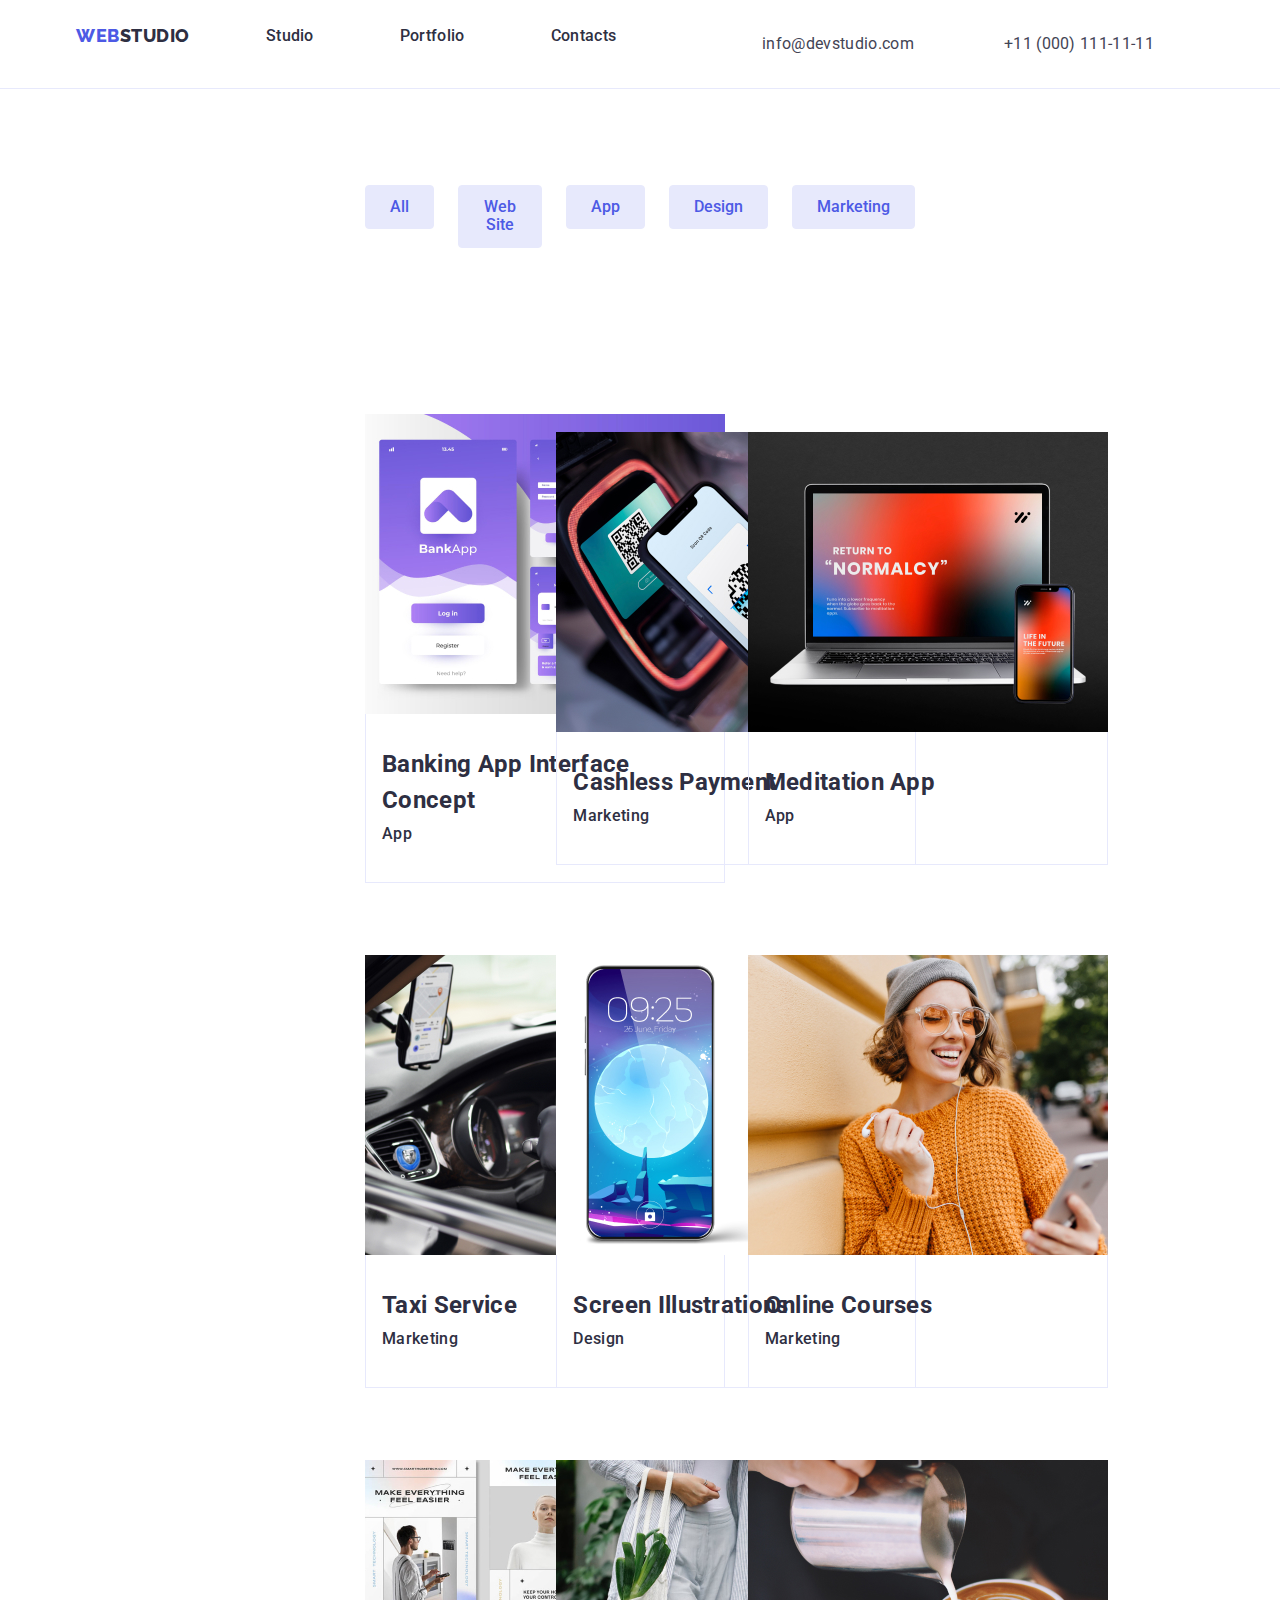
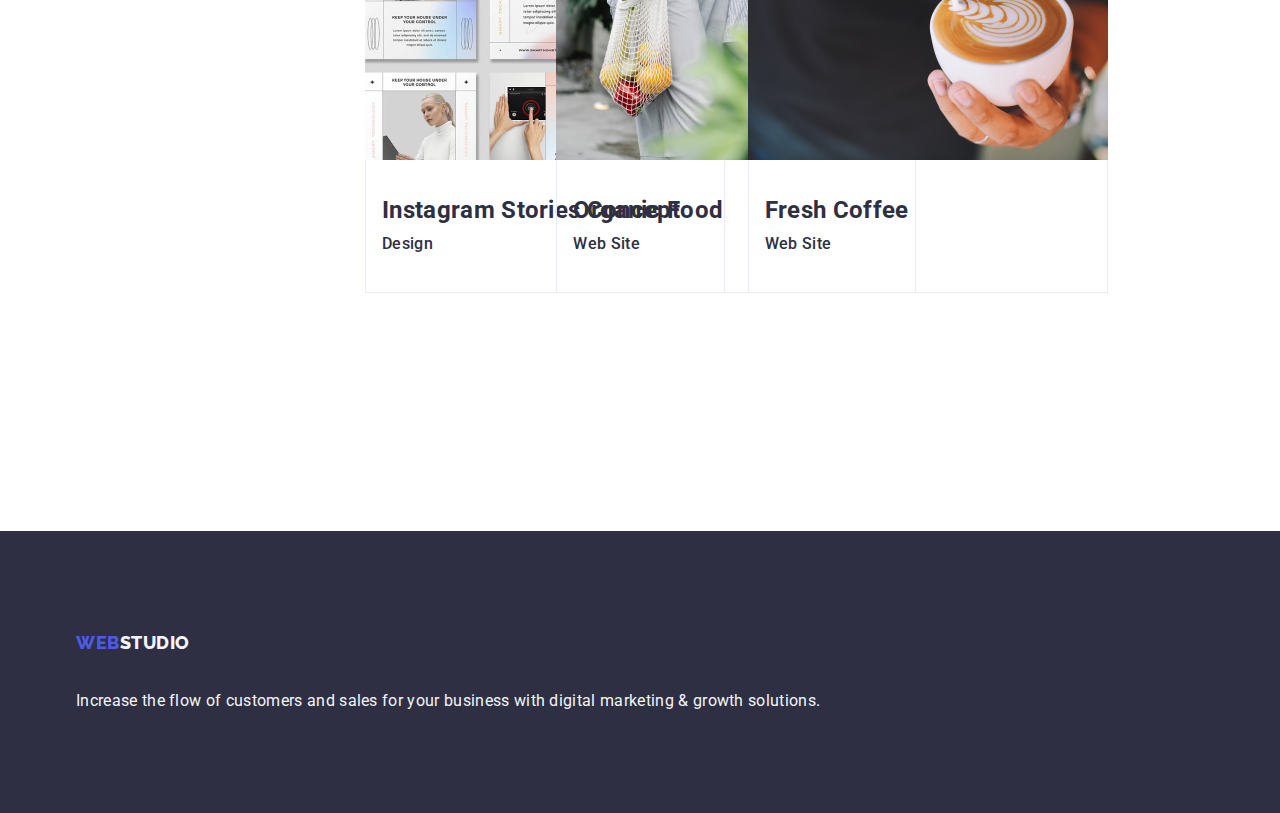
==== portfolio.html @ 3c0e8bab "hw3" ====
<!DOCTYPE html>
<html lang="en">

<head>
    <meta charset="UTF-8">
    <meta name="viewport" content="width=device-width, initial-scale=1.0">
    <link rel="preconnect" href="https://fonts.googleapis.com">
    <link rel="preconnect" href="https://fonts.gstatic.com" crossorigin>
    <link
        href="https://fonts.googleapis.com/css2?family=Raleway:wght@800&family=Roboto:wght@400;500;700;900&display=swap"
        rel="stylesheet">
    <link rel="stylesheet"
        href="https://cdnjs.cloudflare.com/ajax/libs/modern-normalize/1.0.0/modern-normalize.min.css" />
    <link rel="stylesheet" href="./css/styles.css">

    <title>Portfolio</title>


</head>

<body>
    <header class="main-section">
        <div class="header container">
            <nav class="nav">
                <a class="logo link" href="./index.html">
                    Web<span class="logo-highlight">Studio</span>
                </a>
                <ul class="menu-list list">
                    <li class="menu-item"><a class="list link" href="./index.html">Studio</a></li>
                    <li class="menu-item"><a class="list link" href="./portfolio.html">Portfolio</a></li>
                    <li class="menu-item"><a class="list link" href="">Contacts</a></li>
                </ul>
            </nav>
            <address class="contact">
                <ul class="list">
                    <li><a class="contakt-item link" href="mailto:info@devstudio.com">info@devstudio.com</a></li>
                    <li><a class="contakt-item link" href="tel:+110001111111">+11 (000) 111-11-11</a></li>
                </ul>
            </address>
        </div>


    </header>
    <main class="container">
        <section class="submenu-list section">
            <div class="container">
                <h1 class="visually-hidden">Buttons</h1>
                <ul class="list-buttons section">
                    <li class="submenu-item"><button class="btn" type="button">All</button></li>
                    <li class="submenu-item"><button class="btn" type="button">Web Site</button></li>
                    <li class="submenu-item"><button class="btn" type="button">App</button></li>
                    <li class="submenu-item"><button class="btn" type="button">Design</button></li>
                    <li class="submenu-item"><button class="btn" type="button">Marketing</button></li>
                </ul>


                <ul class="projects-list list">
                    <li class="projects-img">
                        <a href="#" class="link"> <img src="./images/HW2img.jpg" alt="View of Bank app screen "
                                width="360" height="300">
                            <div class="projects-description">
                                <h2 class="heading">Banking App Interface Concept</h2>
                                <p class="paragraph">App</p>
                            </div>
                        </a>
                    </li>
                    <li class="projects-img">
                        <a href="#" class="link"> <img src="./images/HW2img-2.jpg" alt="Payment viev" width="360"
                                height="300">
                            <div class="projects-description">
                                <h2 class="heading">Cashless Payment</h2>
                                <p class="paragraph">Marketing</p>
                            </div>
                        </a>
                    </li>
                    <li class="projects-img">
                        <a href="#" class="link"> <img src="./images/HW2img-3.jpg" alt="Notebook with Meditation App"
                                width="360" height="300">
                            <div class="projects-description">
                                <h2 class="heading">Meditation App</h2>
                                <p class="paragraph">App</p>
                            </div>
                        </a>
                    </li>



                    <li class="projects-img">
                        <a href="#" class="link"> <img src="./images/HW2img-4.jpg" alt="Inside car" width="360"
                                height="300">
                            <div class="projects-description">
                                <h2 class="heading">Taxi Service</h2>
                                <p class="paragraph">Marketing</p>
                            </div>
                        </a>
                    </li>
                    <li class="projects-img">
                        <a href="#" class="link"> <img src="./images/HW2img-5.jpg" alt="Phone and four screen"
                                width="360" height="300">
                            <div class="projects-description">
                                <h2 class="heading">Screen Illustrations</h2>
                                <p class="paragraph">Design</p>
                            </div>
                        </a>
                    </li>
                    <li class="projects-img">
                        <a href="#" class="link"><img src="./images/HW2img-6.jpg" alt="The girl on the street"
                                width="360" height="300">
                            <div class="projects-description">
                                <h2 class="heading">Online Courses</h2>
                                <p class="paragraph">Marketing</p>
                            </div>
                        </a>
                    </li>




                    <li class="projects-img">
                        <a href="#" class="link"><img src="./images/HW2img-7.jpg" alt="Screen with Instagram stories"
                                width="360" height="300">
                            <div class="projects-description">
                                <h2 class="heading">Instagram Stories Concept</h2>
                                <p class="paragraph">Design</p>
                            </div>
                        </a>
                    </li>
                    <li class="projects-img">
                        <a href="#" class="link"><img src="./images/HW2img-8.jpg" alt="person with purchases"
                                width="360" height="300">
                            <div class="projects-description">
                                <h2 class="heading">Organic Food</h2>
                                <p class="paragraph">Web Site</p>
                            </div>
                        </a>
                    </li>
                    <li class="projects-img">
                        <a href="#" class="link"><img src="./images/HW2img-9.jpg" alt="Coffee with milk" width="360"
                                height="300">
                            <div class="projects-description">
                                <h2 class="heading">Fresh Coffee</h2>
                                <p class="paragraph">Web Site</p>
                            </div>
                        </a>
                    </li>
                </ul>
            </div>

        </section>
    </main>
    <footer class="page-footer">
        <div class="container">
            <a class="logo link" href="./index.html">
                Web<span class="footer-logo">Studio</span>
            </a>
            <p class="paragraph-footer">Increase the flow of customers and sales for your business with digital
                marketing & growth solutions.</p>


    </footer>
    </div>


</body>

</html>
---- css/styles.css ----
* {
    margin: 0;
    padding: 0;
}



:root {
    --first-color-text: #2E2F42;
    --Lavender: #E7E9FC;
    --color-white: #ffffff;
    --iris: #4D5AE5;
    --Ocean: #404BBF;
    --cloud: #F4F4FD;
    --SLATE: #434455;
    --kolo4: #404bbf;

}

body {
    background-color: #FFFFFF;
    font-family: 'Roboto', sans-serif;
    color: #434455;
    line-height: 1.6;
}

.main-section {
    border-bottom: 1px solid #e7e9fc;
    background-color: var(--color-white);
}





.logo .link {
    font-size: 18px;
    line-height: 1.17;
    letter-spacing: 0.03em;
    color: var(--iris);
    padding: 24px 0;



}




.logo-footer {
    font-family: "Raleway", sans-serif;
    font-weight: 800;
    font-size: 18px;
    line-height: 1.17;
    letter-spacing: 0.03em;
    text-decoration: none;
    text-transform: uppercase;
    color: var(--cloud);
    font-style: normal;

}

.highlight {
    color: var(--iris);
}

.menu-list {
    display: flex;
    align-items: center;
    flex-wrap: wrap;
    gap: 40px;
    padding: 24px 0;
}

.menu-item {
    margin-right: 46px;
    display: inline;

}

.menu-item:last-child {
    margin-right: 0;
}

.list {

    font-size: 16px;
    font-style: normal;
    font-weight: 500;
    line-height: 1.5;
    letter-spacing: 0.32px;
    list-style: none;
    text-decoration: none;
    display: flex;
    align-items: center;
    gap: 40px;
}

.list-buttons {
    display: flex;
    justify-content: center;
    gap: 24px;
    margin-bottom: 72px;
}


.list:hover {
    color: var(--iris);
}

.contact {
    font-style: normal;
    color: var(--SLATE);
}

.contact:hover {
    color: var(--Ocean);
}

.contakt-item .link {
    color: var(--SLATE);
}

.contakt-item .link:hover,
.contakt-item .link:active {
    color: var(--kolo4);
}



.advantages-title {
    font-size: 20px;
    text-transform: uppercase;
    margin-bottom: 10px;
}

.p {
    color: var(--first-color-text);
    font-family: Roboto;
    font-size: 16px;
    line-height: 1.5;
    letter-spacing: 0.32px;

}



.span {
    color: var(--first-color-text);
}

.page-footer {
    padding-top: 100px;
    padding-bottom: 100px;
    color: var(--cloud);
    background-color: var(--first-color-text);
}



.logo-highlight {
    color: var(--first-color-text);
    text-decoration: none;
}

.footer-logo {
    color: #f4f4fd;
}


.hero-btn {
    color: var(--color-white);
    background-color: var(--iris);
    border: none;
    border-radius: 4px;
    font-size: 16px;
    font-weight: 700;
    line-height: 1.9em;
    cursor: pointer;
    box-shadow: 0px 4px 4px rgba(0, 0, 0, 0.15);
    border-radius: 4px;
    display: block;
    min-width: 169px;
    height: 56px;
}

.hero-btn:hover,
.hero-btn:focus,
.hero-btn:active {
    background-color: var(--Ocean);
    color: var(--color-white);
}

.btn {
    color: var(--iris);
    background-color: var(--Lavender);
    min-height: 38px;
    padding: 12px 24px;
    font-size: 16px;
    font-weight: 500;
    border: 1px solid var(--Lavender);
    border-radius: 4px;
    cursor: pointer;
}

.btn:hover,
.btn:focus,
.btn:active {
    background-color: var(--Ocean);
    color: var(--color-white);
    box-shadow: 0px 3px 1px rgba(0, 0, 0, 0.1), 0px 1px 2px rgba(0, 0, 0, 0.08),
        0px 2px 2px rgba(0, 0, 0, 0.12);
    border-radius: 4px;
    border: 1px solid transparent;
}

.submenu-item {
    list-style-type: none;
}

.submenu-list {
    margin: auto;
    width: 580px;
    padding: 96px 0 120px 0;
}

.advantages {
    padding: 120px 0;
}

.advantages-item {
    max-width: 270px;
    display: inline-block;
    margin-right: 20px;
}

.advantages-item:last-child {
    margin-right: 0;
}

.visually-hidden {
    position: absolute;
    width: 1px;
    height: 1px;
    margin: -1px;
    padding: 0;
    overflow: hidden;
    clip: rect(0, 0, 0, 0);
    border: 0;
}





.paragraph {
    font-size: 16px;
    line-height: 1.5;
    letter-spacing: 0.02em;
    color: var(--SLATE);
}

.link {
    font-size: 16px;
    line-height: 1.5;
    letter-spacing: 0.02em;
    color: var(--first-color-text);
    text-decoration: none;
    display: inline-block;
    margin-bottom: 16px;


}



.list .link:hover,
.list .link:focus {
    color: var(--Ocean);
}

.logo-highlight .link {
    text-decoration: none;


}

.paragraph-footer {
    line-height: 1.5;
    letter-spacing: 0.02em;
    padding-left: 0px;
    padding-top: 20px;

}

.section {
    padding-bottom: 94px;

}

.first-section-h {
    font-weight: 700;
    font-size: 56px;
    line-height: 1.07;
    text-align: center;
    letter-spacing: 0.02em;
    color: var(--color-white);
    margin-bottom: 30px;
    max-width: 496px;

}

.button-first-section {
    font-family: "Roboto", sans-serif;
    font-weight: 500;
    font-size: 16px;
    line-height: 1.5;
    letter-spacing: 0.04em;
    cursor: pointer;

}

.paragraph-main {
    font-size: 16px;
    line-height: 1.5;
    letter-spacing: 0.02em;
    color: var(--SLATe);
    margin-bottom: 30px;

}

.team-photo {
    margin-bottom: 30px;
}

.team-description {
    padding-top: 30px;
}

.team-description h3 {
    margin-bottom: 10px;
}

.section-hii {
    font-size: 36px;
    line-height: 1.11;
    letter-spacing: 0.02em;

    color: var(--first-color-text);
    margin: 0;
    margin-bottom: 50px;
    padding: 0;
}

.team {
    text-align: center;
    background-color: var(--cloud);
    padding-top: 94px;
    padding-bottom: 94px;
    margin-bottom: 0px;
}

.our-team {
    background-color: var(--color-white);
    box-shadow: 0px 1px 3px rgba(0, 0, 0, 0.12), 0px 1px 1px rgba(0, 0, 0, 0.14),
        0px 2px 1px rgba(0, 0, 0, 0.2);
    border-radius: 0px 0px 4px 4px;
    max-width: 270px;
    display: inline-block;
    margin-right: 30px;
}

.our-team:last-child {
    margin-right: 0;
}

.button-first-section:focus {
    background-color: var(--kolo4);
}

.contakt-item {
    color: var(--SLATE);
    font-weight: 400;
    display: inline;
    margin-right: 50px;
}

.contact-item:last-child {
    margin-right: 0;
}

.logo {
    font-family: "Raleway", sans-serif;
    font-weight: 800;
    font-size: 18px;
    line-height: 1.17;
    letter-spacing: 0.03em;
    text-decoration: none;
    text-transform: uppercase;
    color: var(--iris);
    font-style: normal;
    margin-right: 76px;

}

.hero {
    background-color: var(--first-color-text);
    padding: 188px 0;
    display: flex;
    justify-content: center;
    align-items: center;
}

.hero-content {
    text-align: center;
    width: 700px;
}

.offer {
    text-align: center;
}

.offer-item {
    display: inline-block;
    margin-right: 20px;
}

.offer-item:last-child {
    margin-right: 0;
}

.submenu-list {
    margin: auto;
    width: 580px;
    padding: 96px 0 120px 0;
}

.submenu-list>ul {
    display: flex;
    justify-content: space-around;
}

.projects-list {
    padding-bottom: 94px;
    display: flex;
    flex-wrap: wrap;
    justify-content: space-between;
    row-gap: 48px;
    column-gap: 24px;
}

.projects-img {
    width: calc((100% - 48px) / 3);
}

.projects-description {
    border: 1px solid var(--Lavender);
    padding: 32px 16px;
    border-top: none;
    margin-bottom: 8px;
}

.projects-description>h3 {
    line-height: 2em;
}

.projects-description>p {
    color: var(--brand-color-grey);
    line-height: 2em;
}

img {
    display: block;
}

/* Flex  */

.nav {
    display: flex;
    align-items: center;
}

.header {
    padding-top: 24px;
    padding-bottom: 24px;
    display: flex;
    justify-content: space-between;
    align-items: center;
}

.container {
    width: 100%;
    max-width: 1158px;
    margin: auto;
    padding: 0 15px;

}
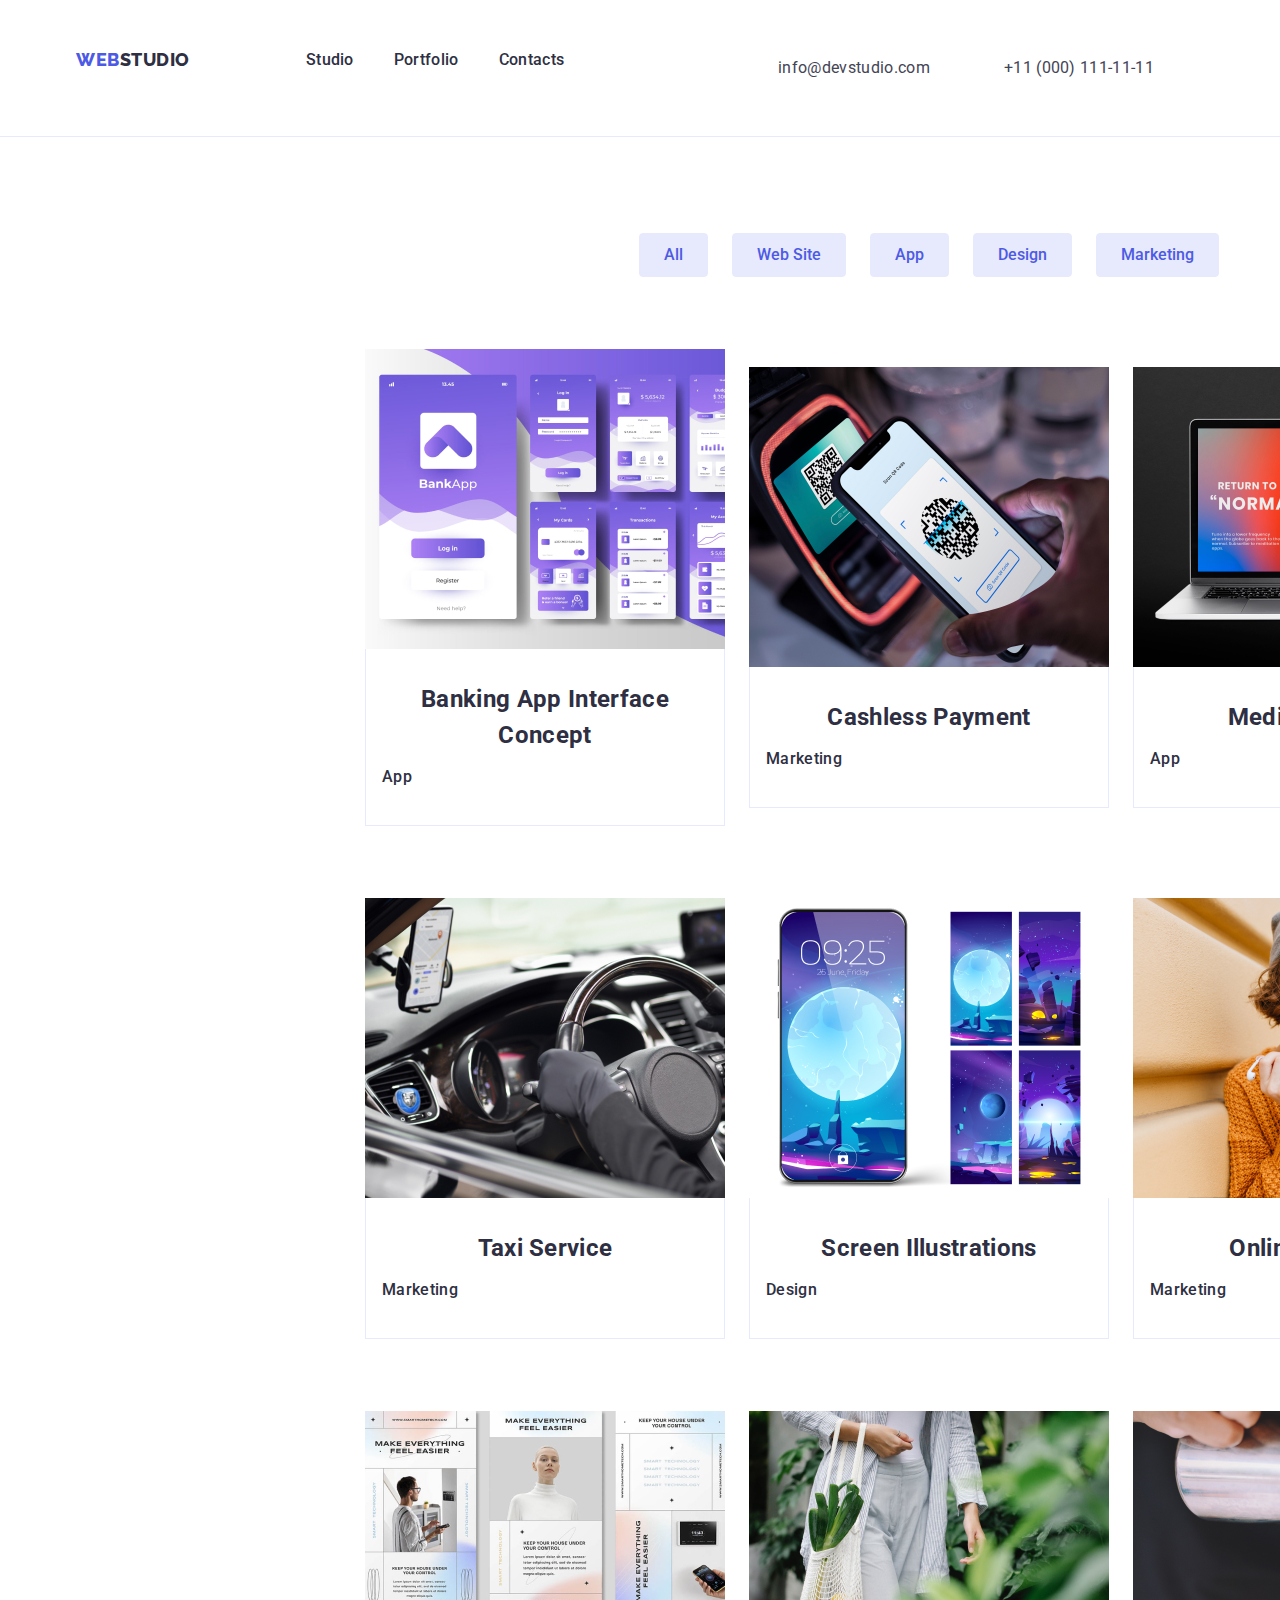
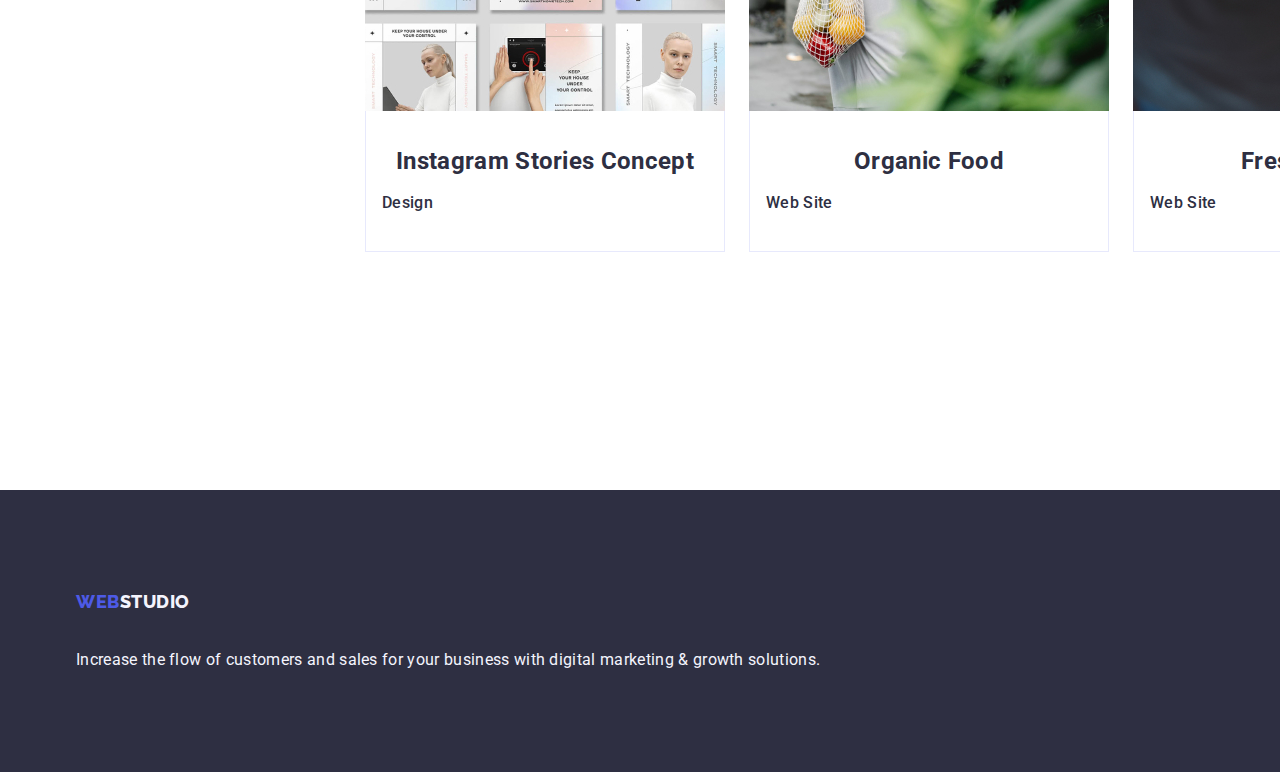
==== commit dc19504c: "hw3" ====
--- a/portfolio.html
+++ b/portfolio.html
@@ -44,7 +44,7 @@
     <main class="container">
         <section class="submenu-list section">
             <div class="container">
-                <h1 class="visually-hidden">Buttons</h1>
+                <h2 class="visually-hidden">Buttons</h2>
                 <ul class="list-buttons section">
                     <li class="submenu-item"><button class="btn" type="button">All</button></li>
                     <li class="submenu-item"><button class="btn" type="button">Web Site</button></li>
--- a/css/styles.css
+++ b/css/styles.css
@@ -1,10 +1,3 @@
-* {
-    margin: 0;
-    padding: 0;
-}
-
-
-
 :root {
     --first-color-text: #2E2F42;
     --Lavender: #E7E9FC;
@@ -14,7 +7,11 @@
     --cloud: #F4F4FD;
     --SLATE: #434455;
     --kolo4: #404bbf;
-
+}
+
+* {
+    margin: 0;
+    padding: 0;
 }
 
 body {
@@ -26,7 +23,7 @@
 
 .main-section {
     border-bottom: 1px solid #e7e9fc;
-    background-color: var(--color-white);
+
 }
 
 
@@ -64,17 +61,11 @@
     color: var(--iris);
 }
 
-.menu-list {
-    display: flex;
-    align-items: center;
-    flex-wrap: wrap;
+
+
+.menu-item {
     gap: 40px;
-    padding: 24px 0;
-}
-
-.menu-item {
-    margin-right: 46px;
-    display: inline;
+    padding: 24px 0 24px;
 
 }
 
@@ -93,7 +84,7 @@
     text-decoration: none;
     display: flex;
     align-items: center;
-    gap: 40px;
+    gap: 24px;
 }
 
 .list-buttons {
@@ -131,7 +122,7 @@
 .advantages-title {
     font-size: 20px;
     text-transform: uppercase;
-    margin-bottom: 10px;
+    margin-bottom: 8px;
 }
 
 .p {
@@ -232,6 +223,7 @@
     max-width: 270px;
     display: inline-block;
     margin-right: 20px;
+    width: calc((100% - 72px) / 4);
 }
 
 .advantages-item:last-child {
@@ -243,10 +235,12 @@
     width: 1px;
     height: 1px;
     margin: -1px;
+    border: 0;
     padding: 0;
+    white-space: nowrap;
+    clip-path: inset(100%);
+    clip: rect(0 0 0 0);
     overflow: hidden;
-    clip: rect(0, 0, 0, 0);
-    border: 0;
 }
 
 
@@ -290,11 +284,6 @@
     letter-spacing: 0.02em;
     padding-left: 0px;
     padding-top: 20px;
-
-}
-
-.section {
-    padding-bottom: 94px;
 
 }
 
@@ -325,7 +314,7 @@
     line-height: 1.5;
     letter-spacing: 0.02em;
     color: var(--SLATe);
-    margin-bottom: 30px;
+    text-align: center;
 
 }
 
@@ -334,10 +323,10 @@
 }
 
 .team-description {
-    padding-top: 30px;
-}
-
-.team-description h3 {
+    padding: 32px 0px;
+}
+
+.team-description-h3 {
     margin-bottom: 10px;
 }
 
@@ -348,7 +337,7 @@
 
     color: var(--first-color-text);
     margin: 0;
-    margin-bottom: 50px;
+    margin-bottom: 72px;
     padding: 0;
 }
 
@@ -358,6 +347,7 @@
     padding-top: 94px;
     padding-bottom: 94px;
     margin-bottom: 0px;
+    padding: 120px 0
 }
 
 .our-team {
@@ -367,7 +357,8 @@
     border-radius: 0px 0px 4px 4px;
     max-width: 270px;
     display: inline-block;
-    margin-right: 30px;
+
+    width: calc((100% - 72px) / 4);
 }
 
 .our-team:last-child {
@@ -418,11 +409,13 @@
 
 .offer {
     text-align: center;
+    padding-bottom: 120px;
 }
 
 .offer-item {
     display: inline-block;
     margin-right: 20px;
+    width: calc((100% - 48px) / 3);
 }
 
 .offer-item:last-child {
@@ -449,9 +442,7 @@
     column-gap: 24px;
 }
 
-.projects-img {
-    width: calc((100% - 48px) / 3);
-}
+
 
 .projects-description {
     border: 1px solid var(--Lavender);
@@ -477,7 +468,11 @@
 
 .nav {
     display: flex;
+    justify-content: flex-start;
+    flex-direction: row;
     align-items: center;
+    gap: 40px;
+    list-style: none;
 }
 
 .header {
@@ -489,9 +484,31 @@
 }
 
 .container {
-    width: 100%;
-    max-width: 1158px;
-    margin: auto;
+    width: 1158px;
+    margin: 0 auto;
     padding: 0 15px;
 
+}
+
+.projects-img {
+    width: calc((100% - 48px) / 3);
+}
+
+.heading {
+    margin-bottom: 8px;
+    text-align: center;
+
+}
+
+.team-list {
+    display: flex;
+    gap: 24px;
+}
+
+.menu-list {
+    display: flex;
+    align-items: center;
+    flex-wrap: wrap;
+    gap: 40px;
+    padding: 24px 0;
 }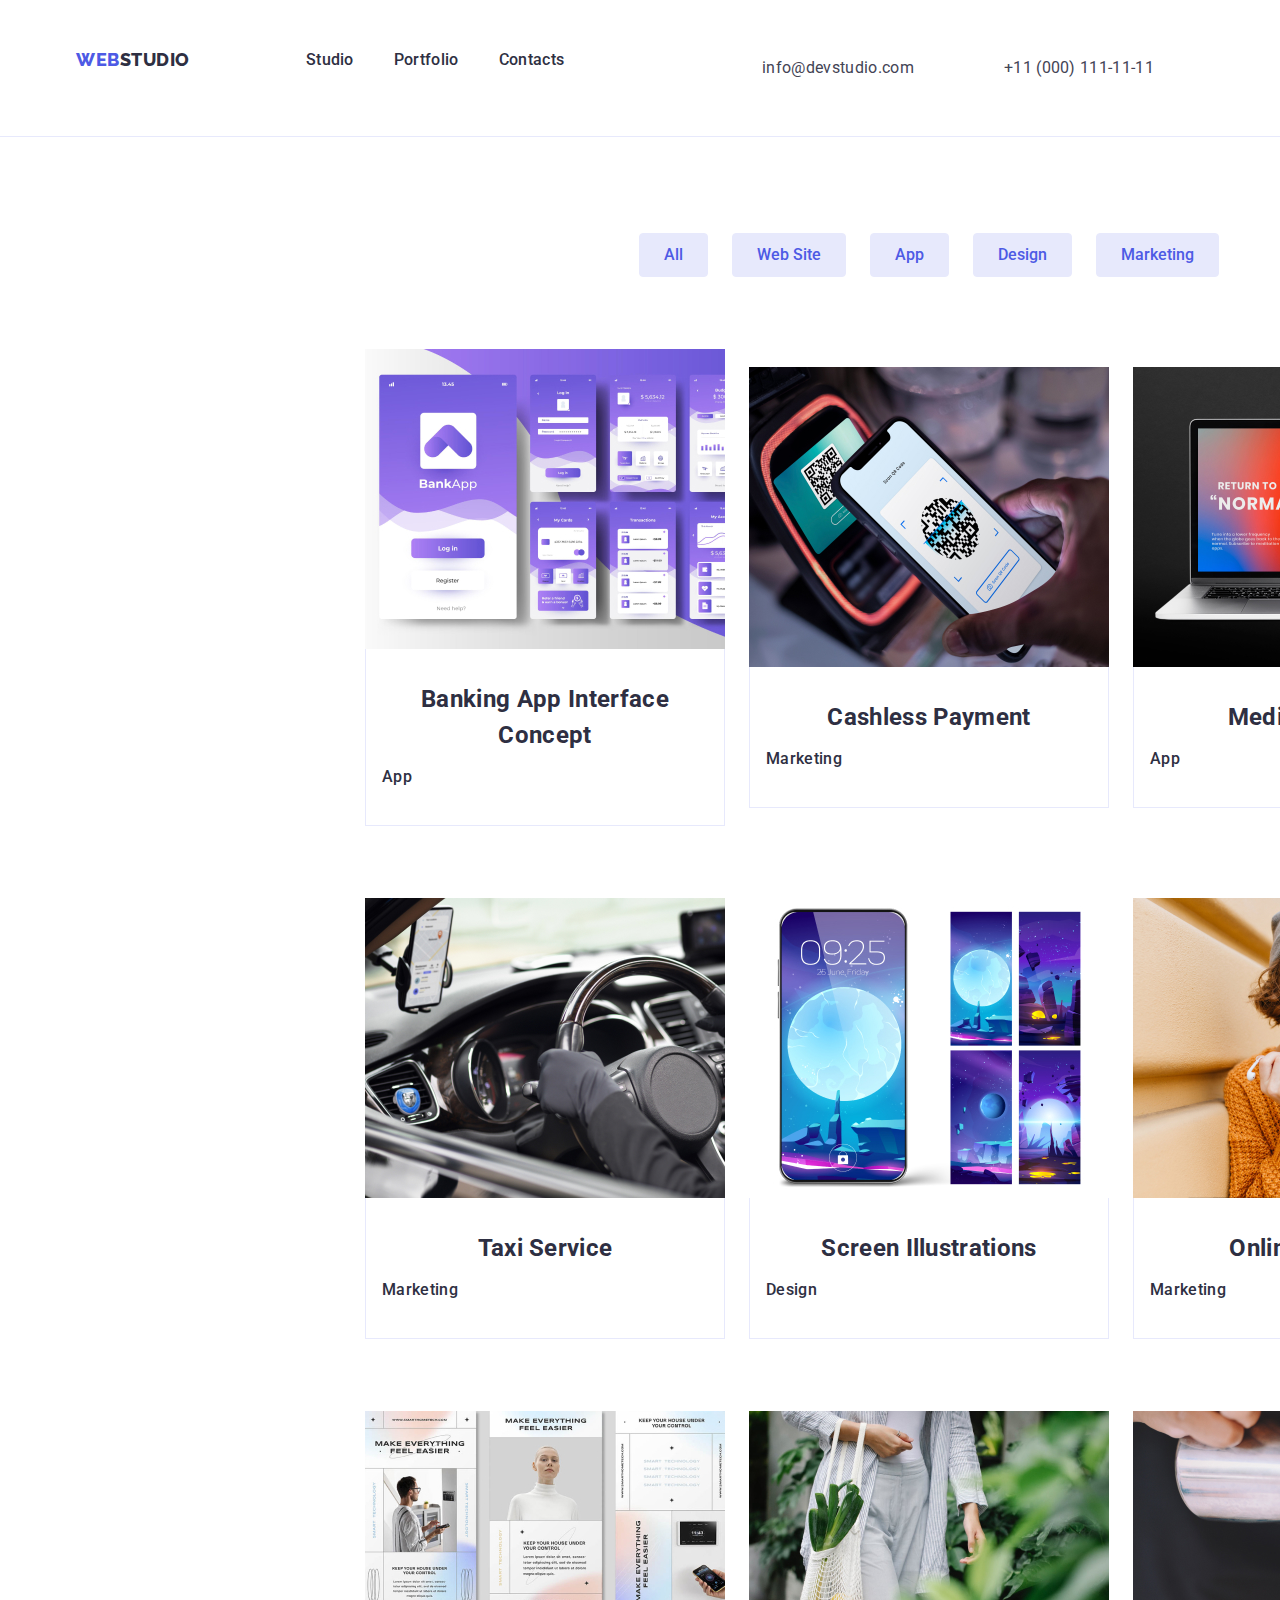
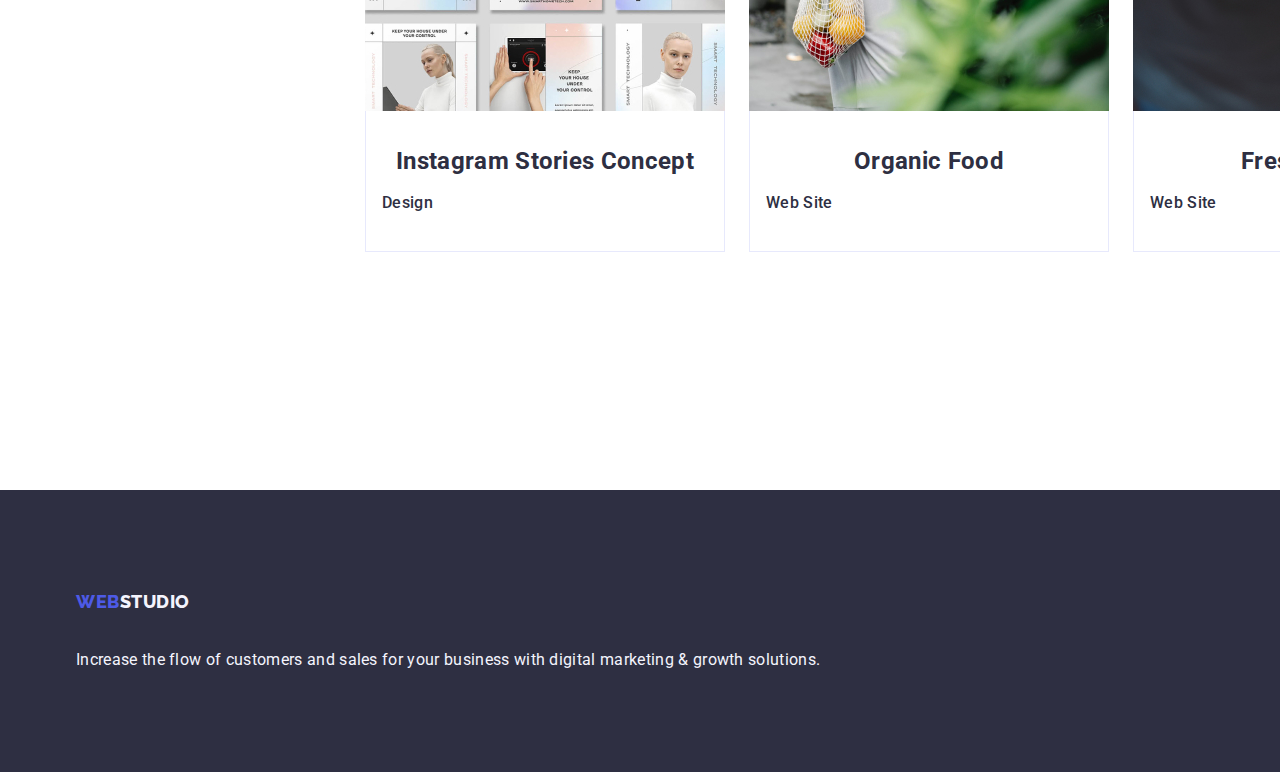
==== commit b10ccbfc: "Update portfolio.html" ====
--- a/portfolio.html
+++ b/portfolio.html
@@ -44,7 +44,7 @@
     <main class="container">
         <section class="submenu-list section">
             <div class="container">
-                <h2 class="visually-hidden">Buttons</h2>
+                <h1 class="visually-hidden">Buttons</h1>
                 <ul class="list-buttons section">
                     <li class="submenu-item"><button class="btn" type="button">All</button></li>
                     <li class="submenu-item"><button class="btn" type="button">Web Site</button></li>
--- a/css/styles.css
+++ b/css/styles.css
@@ -84,7 +84,7 @@
     text-decoration: none;
     display: flex;
     align-items: center;
-    gap: 24px;
+    gap: 40px;
 }
 
 .list-buttons {
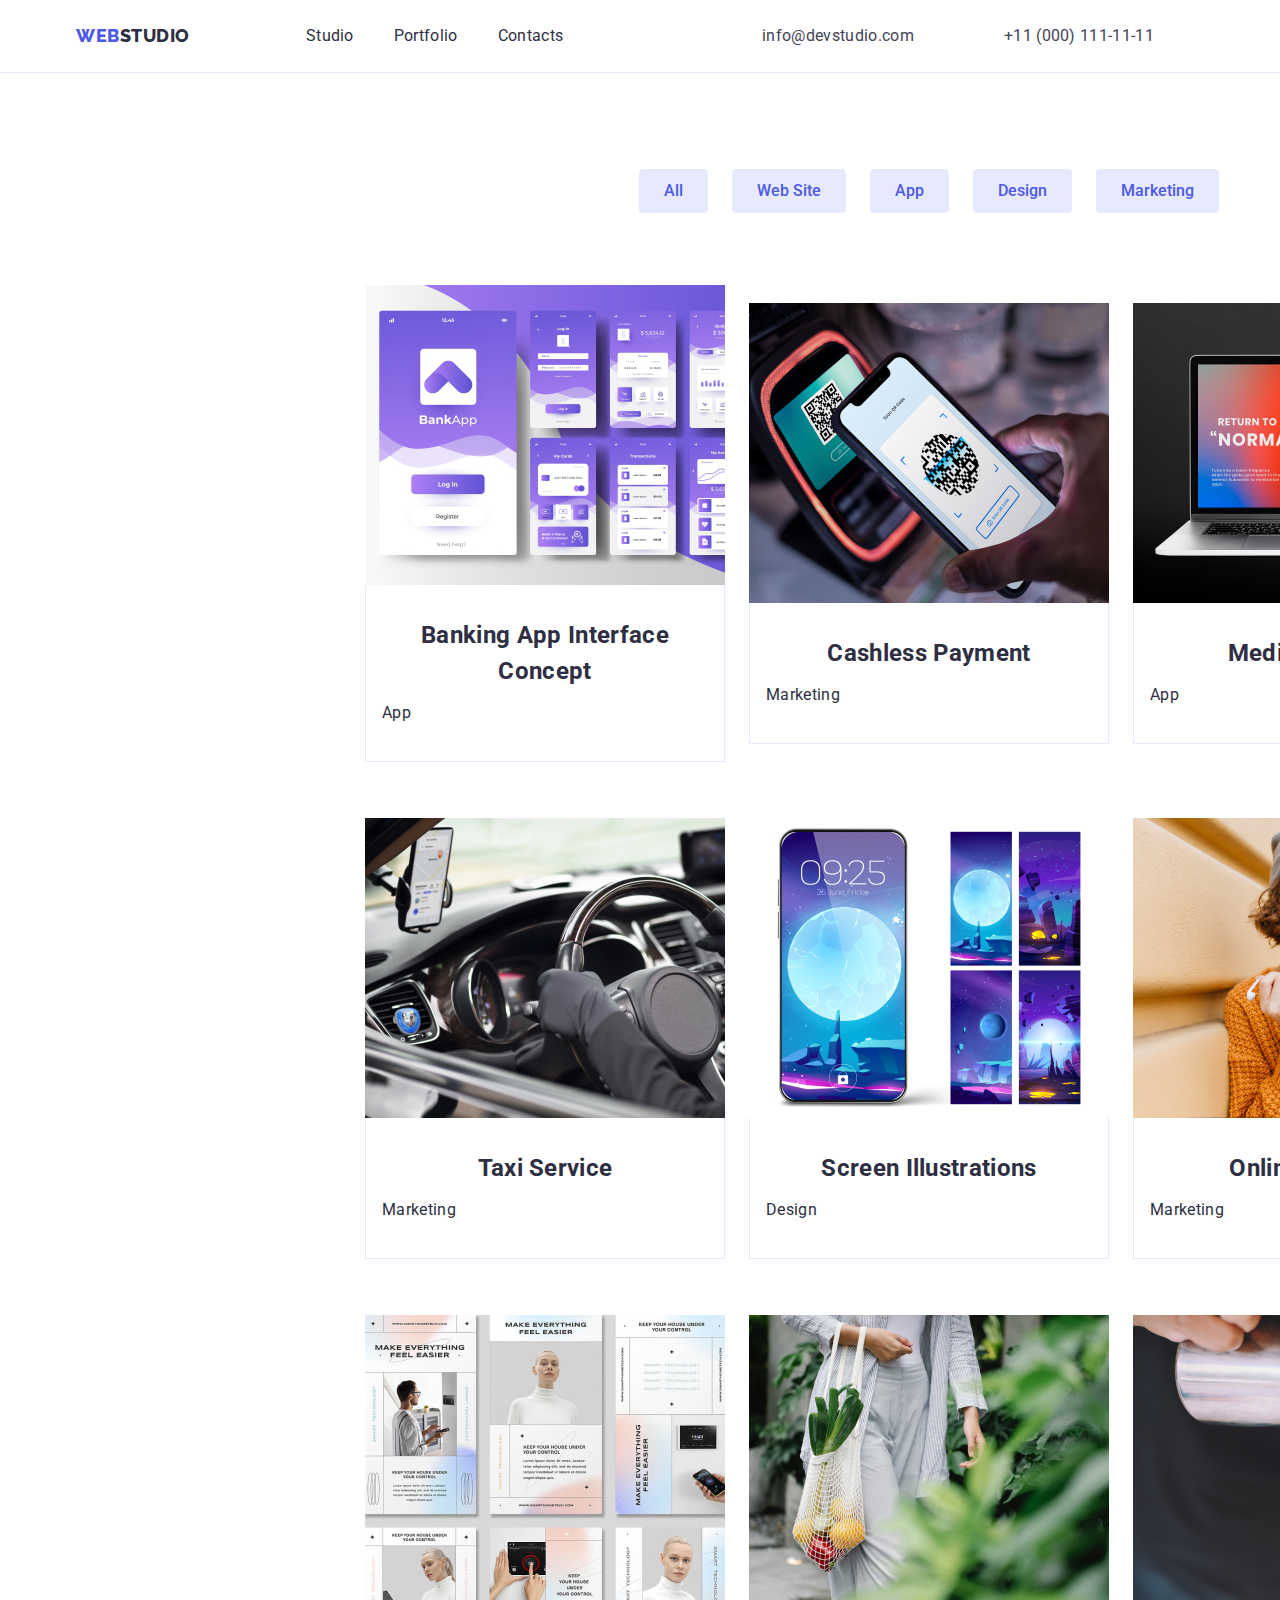
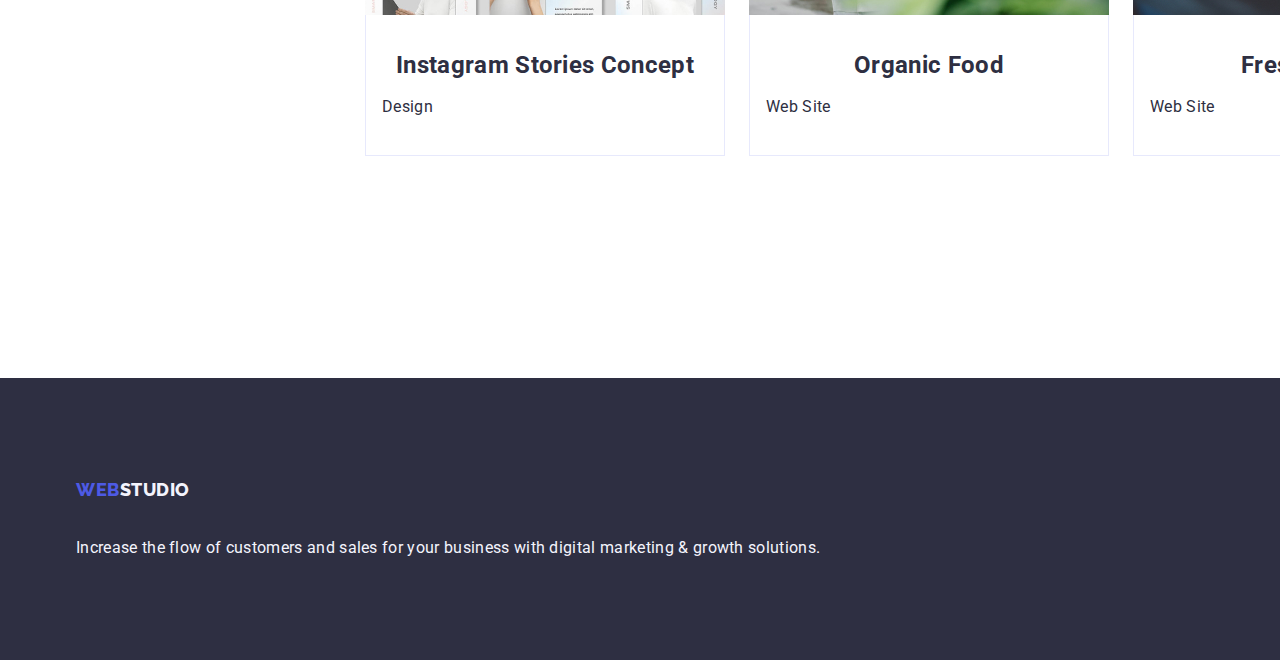
==== commit 5d86909e: "Update portfolio.html" ====
--- a/portfolio.html
+++ b/portfolio.html
@@ -26,9 +26,9 @@
                     Web<span class="logo-highlight">Studio</span>
                 </a>
                 <ul class="menu-list list">
-                    <li class="menu-item"><a class="list link" href="./index.html">Studio</a></li>
-                    <li class="menu-item"><a class="list link" href="./portfolio.html">Portfolio</a></li>
-                    <li class="menu-item"><a class="list link" href="">Contacts</a></li>
+                    <li class="menu-item"><a class="link-padding list link" href="./index.html">Studio</a></li>
+                    <li class="menu-item"><a class="link-padding list link" href="./portfolio.html">Portfolio</a></li>
+                    <li class="menu-item"><a class="link-padding list link" href="">Contacts</a></li>
                 </ul>
             </nav>
             <address class="contact">
@@ -150,7 +150,7 @@
     </main>
     <footer class="page-footer">
         <div class="container">
-            <a class="logo link" href="./index.html">
+            <a class="bottom logo link" href="./index.html">
                 Web<span class="footer-logo">Studio</span>
             </a>
             <p class="paragraph-footer">Increase the flow of customers and sales for your business with digital
--- a/css/styles.css
+++ b/css/styles.css
@@ -65,7 +65,6 @@
 
 .menu-item {
     gap: 40px;
-    padding: 24px 0 24px;
 
 }
 
@@ -77,7 +76,7 @@
 
     font-size: 16px;
     font-style: normal;
-    font-weight: 500;
+
     line-height: 1.5;
     letter-spacing: 0.32px;
     list-style: none;
@@ -95,9 +94,7 @@
 }
 
 
-.list:hover {
-    color: var(--iris);
-}
+
 
 .contact {
     font-style: normal;
@@ -173,6 +170,7 @@
     display: block;
     min-width: 169px;
     height: 56px;
+    margin: auto;
 }
 
 .hero-btn:hover,
@@ -261,7 +259,8 @@
     color: var(--first-color-text);
     text-decoration: none;
     display: inline-block;
-    margin-bottom: 16px;
+
+
 
 
 }
@@ -296,6 +295,8 @@
     color: var(--color-white);
     margin-bottom: 30px;
     max-width: 496px;
+    margin: auto;
+
 
 }
 
@@ -372,7 +373,7 @@
 .contakt-item {
     color: var(--SLATE);
     font-weight: 400;
-    display: inline;
+    display: block;
     margin-right: 50px;
 }
 
@@ -405,6 +406,7 @@
 .hero-content {
     text-align: center;
     width: 700px;
+
 }
 
 .offer {
@@ -483,6 +485,31 @@
     align-items: center;
 }
 
+
+
+.projects-img {
+    width: calc((100% - 48px) / 3);
+}
+
+.heading {
+    margin-bottom: 8px;
+    text-align: center;
+
+}
+
+.team-list {
+    display: flex;
+    gap: 24px;
+}
+
+.menu-list {
+    display: flex;
+    align-items: center;
+    flex-wrap: wrap;
+    gap: 40px;
+
+}
+
 .container {
     width: 1158px;
     margin: 0 auto;
@@ -490,25 +517,10 @@
 
 }
 
-.projects-img {
-    width: calc((100% - 48px) / 3);
-}
-
-.heading {
-    margin-bottom: 8px;
-    text-align: center;
-
-}
-
-.team-list {
-    display: flex;
-    gap: 24px;
-}
-
-.menu-list {
-    display: flex;
-    align-items: center;
-    flex-wrap: wrap;
-    gap: 40px;
+.link-padding {
     padding: 24px 0;
+}
+
+.bottom {
+    margin-bottom: 16px;
 }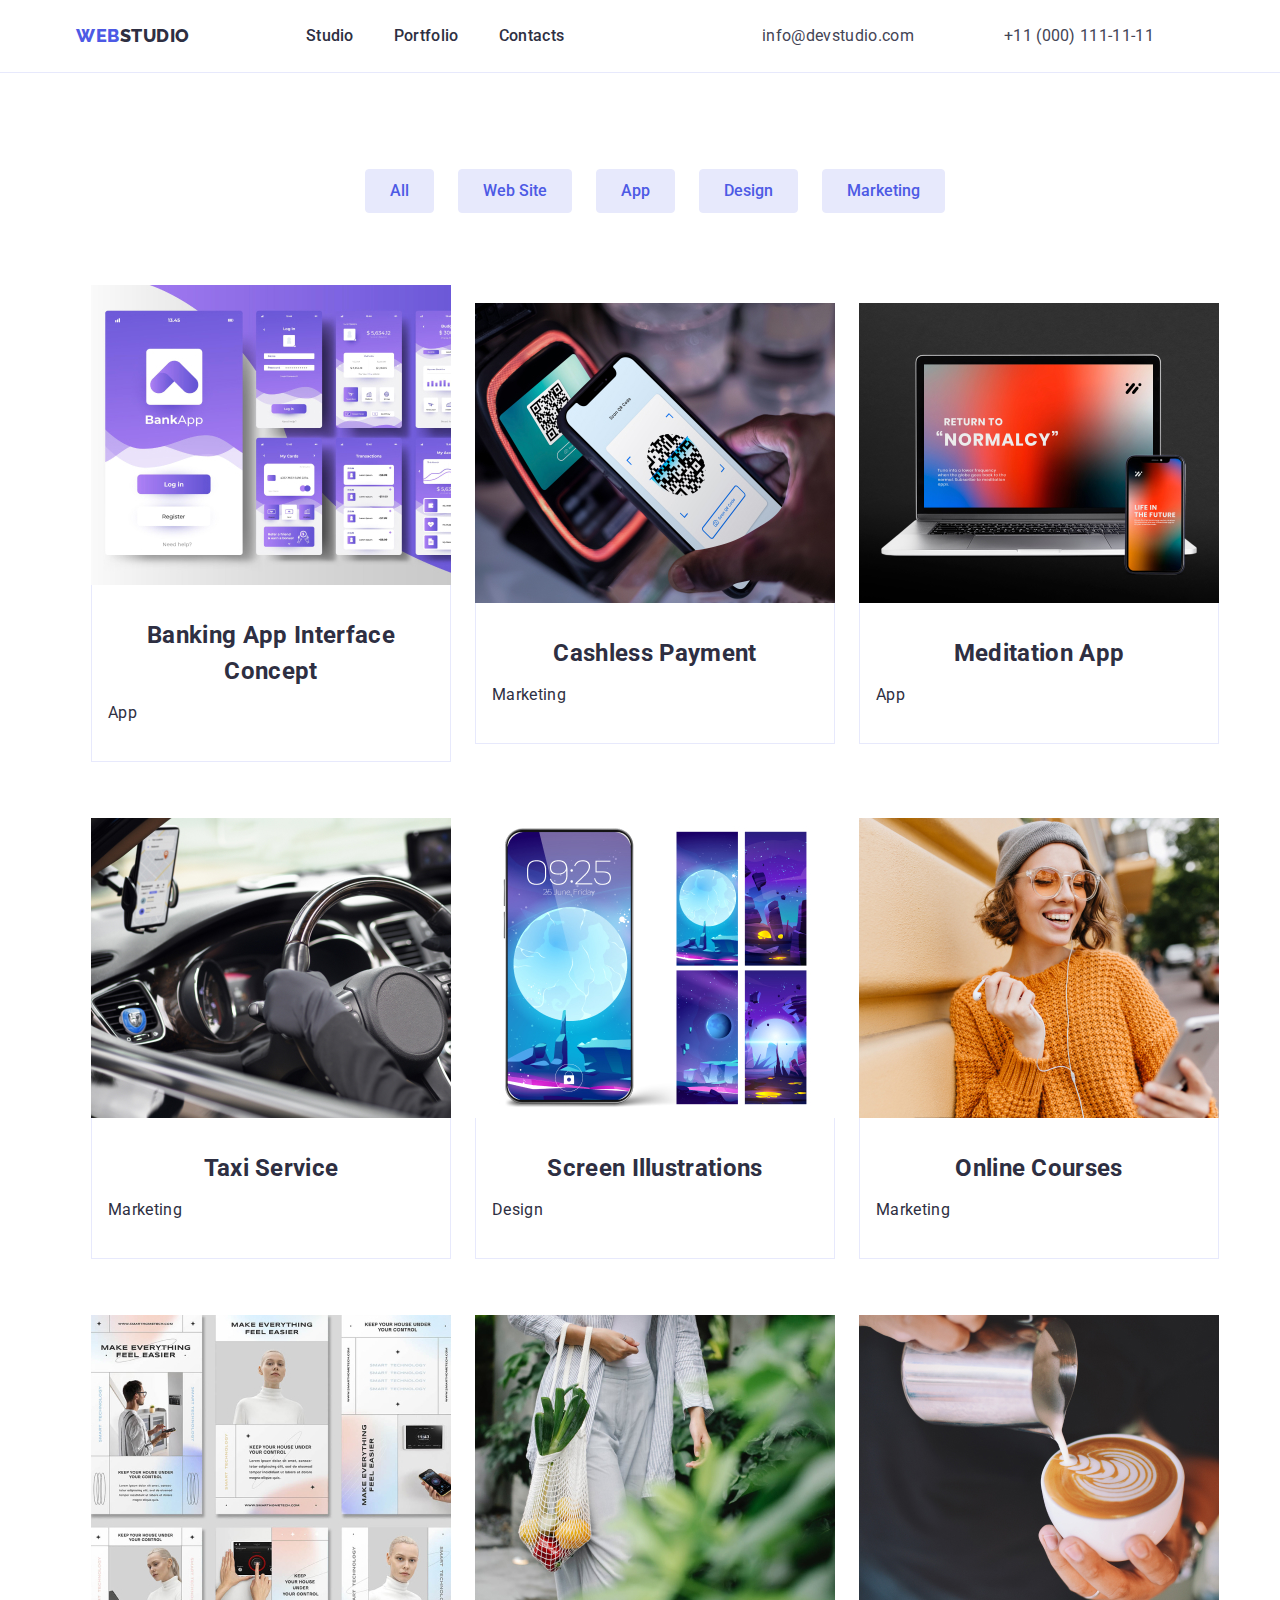
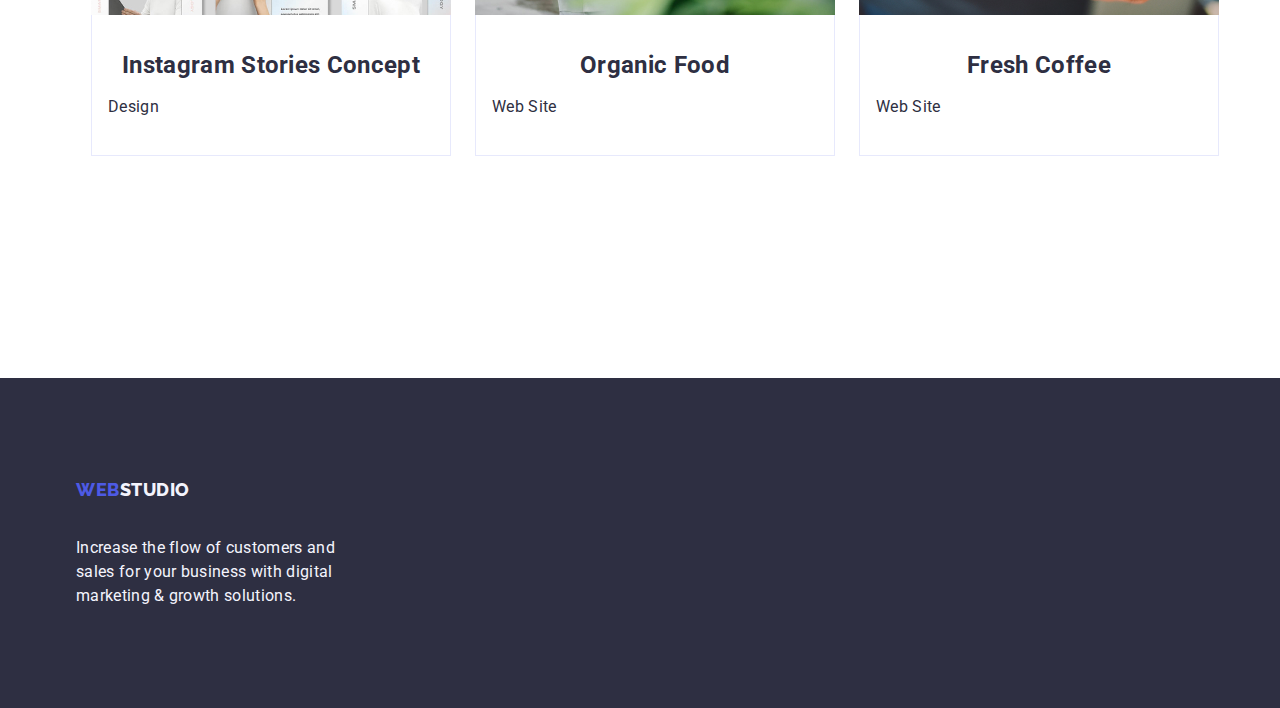
==== commit 409872fc: "hw3" ====
--- a/portfolio.html
+++ b/portfolio.html
@@ -32,14 +32,12 @@
                 </ul>
             </nav>
             <address class="contact">
-                <ul class="list">
+                <ul class="gap list">
                     <li><a class="contakt-item link" href="mailto:info@devstudio.com">info@devstudio.com</a></li>
                     <li><a class="contakt-item link" href="tel:+110001111111">+11 (000) 111-11-11</a></li>
                 </ul>
             </address>
         </div>
-
-
     </header>
     <main class="container">
         <section class="submenu-list section">
@@ -52,8 +50,6 @@
                     <li class="submenu-item"><button class="btn" type="button">Design</button></li>
                     <li class="submenu-item"><button class="btn" type="button">Marketing</button></li>
                 </ul>
-
-
                 <ul class="projects-list list">
                     <li class="projects-img">
                         <a href="#" class="link"> <img src="./images/HW2img.jpg" alt="View of Bank app screen "
@@ -82,9 +78,6 @@
                             </div>
                         </a>
                     </li>
-
-
-
                     <li class="projects-img">
                         <a href="#" class="link"> <img src="./images/HW2img-4.jpg" alt="Inside car" width="360"
                                 height="300">
@@ -112,10 +105,6 @@
                             </div>
                         </a>
                     </li>
-
-
-
-
                     <li class="projects-img">
                         <a href="#" class="link"><img src="./images/HW2img-7.jpg" alt="Screen with Instagram stories"
                                 width="360" height="300">
@@ -155,12 +144,8 @@
             </a>
             <p class="paragraph-footer">Increase the flow of customers and sales for your business with digital
                 marketing & growth solutions.</p>
-
-
+        </div>
     </footer>
-    </div>
-
-
 </body>
 
 </html>--- a/css/styles.css
+++ b/css/styles.css
@@ -23,12 +23,7 @@
 
 .main-section {
     border-bottom: 1px solid #e7e9fc;
-
-}
-
-
-
-
+}
 
 .logo .link {
     font-size: 18px;
@@ -36,13 +31,7 @@
     letter-spacing: 0.03em;
     color: var(--iris);
     padding: 24px 0;
-
-
-
-}
-
-
-
+}
 
 .logo-footer {
     font-family: "Raleway", sans-serif;
@@ -54,18 +43,14 @@
     text-transform: uppercase;
     color: var(--cloud);
     font-style: normal;
-
 }
 
 .highlight {
     color: var(--iris);
 }
 
-
-
 .menu-item {
     gap: 40px;
-
 }
 
 .menu-item:last-child {
@@ -73,7 +58,6 @@
 }
 
 .list {
-
     font-size: 16px;
     font-style: normal;
 
@@ -83,7 +67,7 @@
     text-decoration: none;
     display: flex;
     align-items: center;
-    gap: 40px;
+    gap: 24px;
 }
 
 .list-buttons {
@@ -93,9 +77,6 @@
     margin-bottom: 72px;
 }
 
-
-
-
 .contact {
     font-style: normal;
     color: var(--SLATE);
@@ -113,8 +94,6 @@
 .contakt-item .link:active {
     color: var(--kolo4);
 }
-
-
 
 .advantages-title {
     font-size: 20px;
@@ -128,10 +107,7 @@
     font-size: 16px;
     line-height: 1.5;
     letter-spacing: 0.32px;
-
-}
-
-
+}
 
 .span {
     color: var(--first-color-text);
@@ -144,8 +120,6 @@
     background-color: var(--first-color-text);
 }
 
-
-
 .logo-highlight {
     color: var(--first-color-text);
     text-decoration: none;
@@ -154,7 +128,6 @@
 .footer-logo {
     color: #f4f4fd;
 }
-
 
 .hero-btn {
     color: var(--color-white);
@@ -171,6 +144,7 @@
     min-width: 169px;
     height: 56px;
     margin: auto;
+    margin-top: 56px;
 }
 
 .hero-btn:hover,
@@ -207,20 +181,12 @@
     list-style-type: none;
 }
 
-.submenu-list {
-    margin: auto;
-    width: 580px;
-    padding: 96px 0 120px 0;
-}
-
 .advantages {
     padding: 120px 0;
 }
 
 .advantages-item {
-    max-width: 270px;
     display: inline-block;
-    margin-right: 20px;
     width: calc((100% - 72px) / 4);
 }
 
@@ -241,10 +207,6 @@
     overflow: hidden;
 }
 
-
-
-
-
 .paragraph {
     font-size: 16px;
     line-height: 1.5;
@@ -259,13 +221,7 @@
     color: var(--first-color-text);
     text-decoration: none;
     display: inline-block;
-
-
-
-
-}
-
-
+}
 
 .list .link:hover,
 .list .link:focus {
@@ -283,6 +239,7 @@
     letter-spacing: 0.02em;
     padding-left: 0px;
     padding-top: 20px;
+    width: 264px;
 
 }
 
@@ -296,8 +253,6 @@
     margin-bottom: 30px;
     max-width: 496px;
     margin: auto;
-
-
 }
 
 .button-first-section {
@@ -307,7 +262,6 @@
     line-height: 1.5;
     letter-spacing: 0.04em;
     cursor: pointer;
-
 }
 
 .paragraph-main {
@@ -315,11 +269,10 @@
     line-height: 1.5;
     letter-spacing: 0.02em;
     color: var(--SLATe);
-    text-align: center;
-
-}
-
-.team-photo {
+    text-align: left;
+}
+
+.paragraph-name .team-photo {
     margin-bottom: 30px;
 }
 
@@ -335,7 +288,6 @@
     font-size: 36px;
     line-height: 1.11;
     letter-spacing: 0.02em;
-
     color: var(--first-color-text);
     margin: 0;
     margin-bottom: 72px;
@@ -358,7 +310,6 @@
     border-radius: 0px 0px 4px 4px;
     max-width: 270px;
     display: inline-block;
-
     width: calc((100% - 72px) / 4);
 }
 
@@ -392,7 +343,6 @@
     color: var(--iris);
     font-style: normal;
     margin-right: 76px;
-
 }
 
 .hero {
@@ -406,7 +356,6 @@
 .hero-content {
     text-align: center;
     width: 700px;
-
 }
 
 .offer {
@@ -426,7 +375,6 @@
 
 .submenu-list {
     margin: auto;
-    width: 580px;
     padding: 96px 0 120px 0;
 }
 
@@ -443,8 +391,6 @@
     row-gap: 48px;
     column-gap: 24px;
 }
-
-
 
 .projects-description {
     border: 1px solid var(--Lavender);
@@ -466,8 +412,6 @@
     display: block;
 }
 
-/* Flex  */
-
 .nav {
     display: flex;
     justify-content: flex-start;
@@ -475,6 +419,7 @@
     align-items: center;
     gap: 40px;
     list-style: none;
+    font-weight: 500;
 }
 
 .header {
@@ -485,8 +430,6 @@
     align-items: center;
 }
 
-
-
 .projects-img {
     width: calc((100% - 48px) / 3);
 }
@@ -494,7 +437,6 @@
 .heading {
     margin-bottom: 8px;
     text-align: center;
-
 }
 
 .team-list {
@@ -514,7 +456,6 @@
     width: 1158px;
     margin: 0 auto;
     padding: 0 15px;
-
 }
 
 .link-padding {
@@ -523,4 +464,8 @@
 
 .bottom {
     margin-bottom: 16px;
+}
+
+.gap {
+    gap: 40px;
 }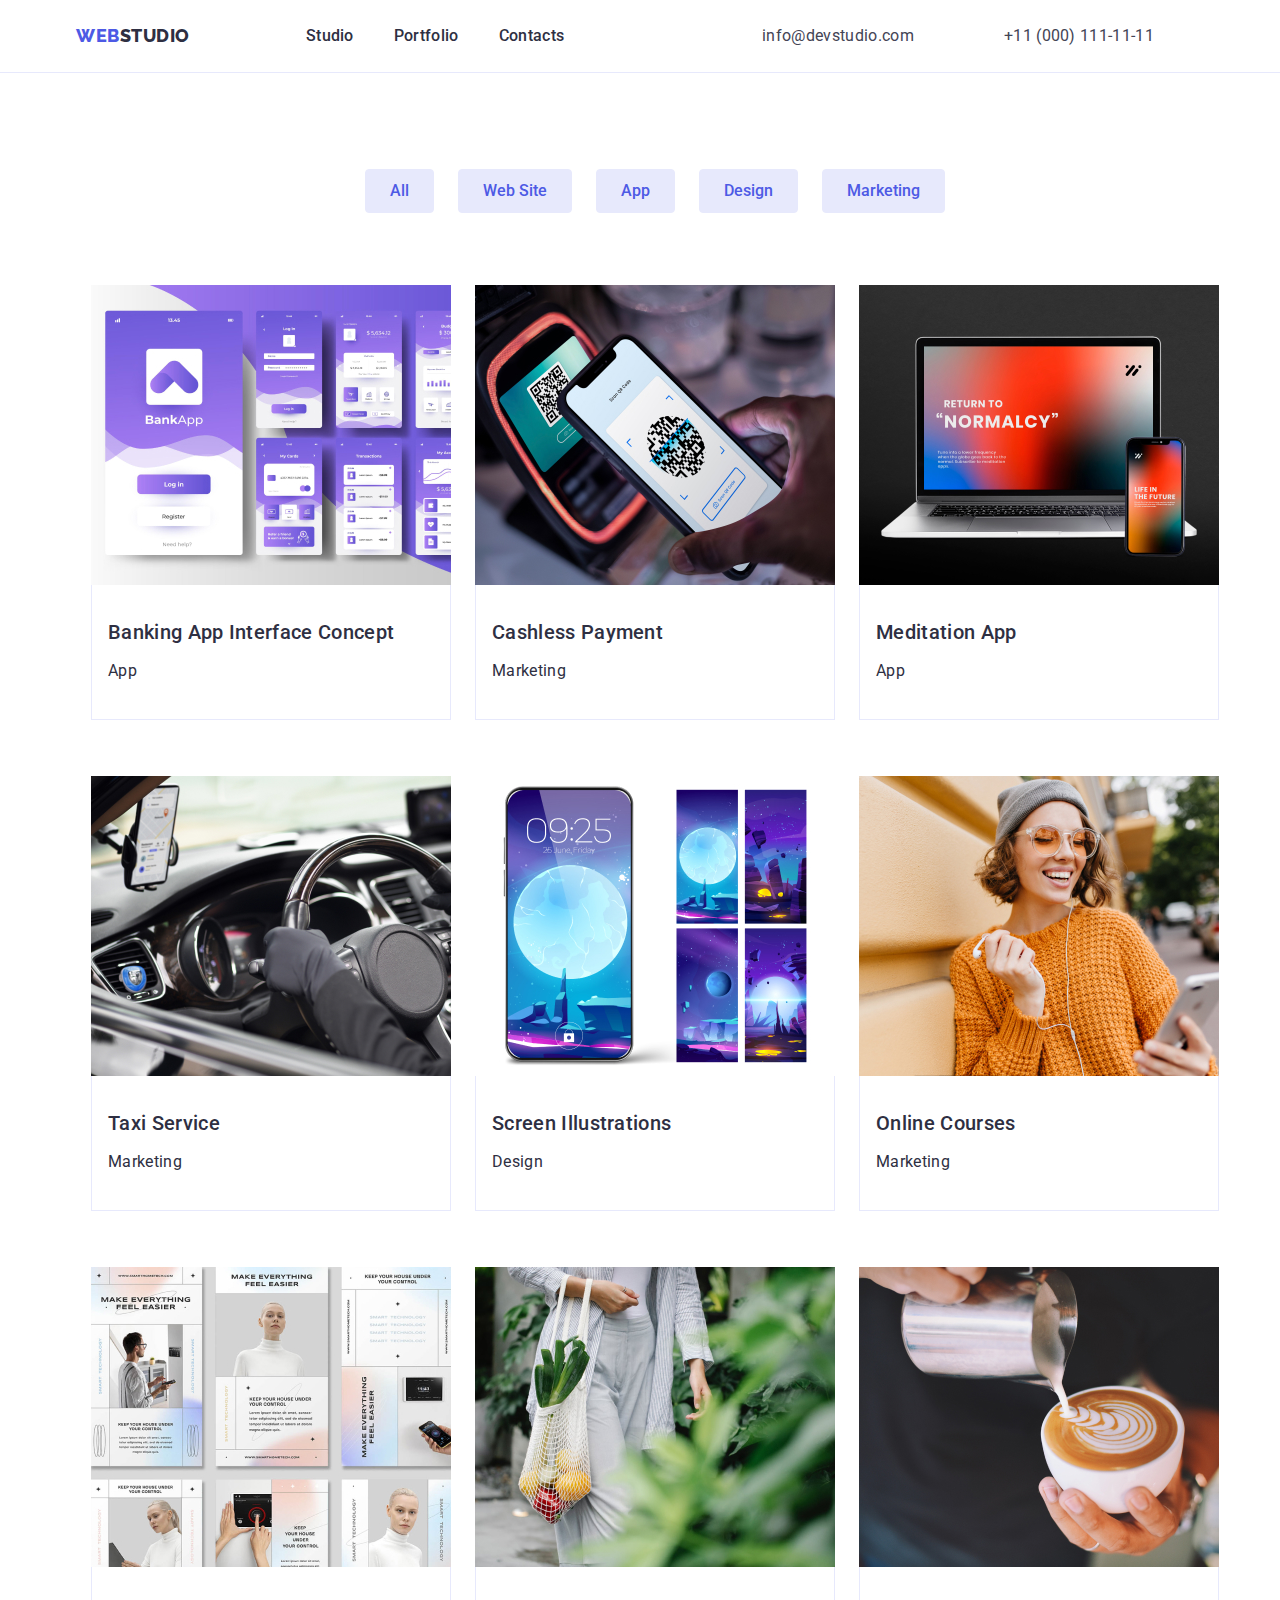
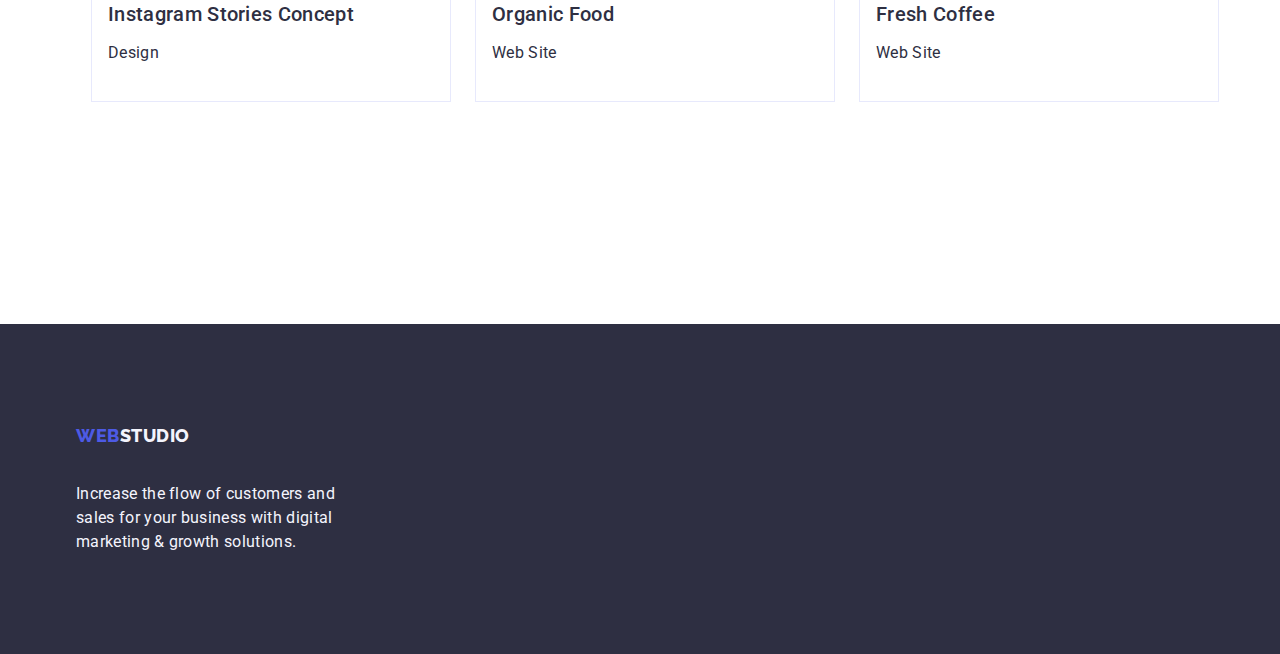
==== commit 127f0122: "hw3" ====
--- a/portfolio.html
+++ b/portfolio.html
@@ -50,7 +50,7 @@
                     <li class="submenu-item"><button class="btn" type="button">Design</button></li>
                     <li class="submenu-item"><button class="btn" type="button">Marketing</button></li>
                 </ul>
-                <ul class="projects-list list">
+                <ul class="projects-list ">
                     <li class="projects-img">
                         <a href="#" class="link"> <img src="./images/HW2img.jpg" alt="View of Bank app screen "
                                 width="360" height="300">
--- a/css/styles.css
+++ b/css/styles.css
@@ -390,6 +390,8 @@
     justify-content: space-between;
     row-gap: 48px;
     column-gap: 24px;
+    list-style: none;
+
 }
 
 .projects-description {
@@ -436,7 +438,9 @@
 
 .heading {
     margin-bottom: 8px;
-    text-align: center;
+    font-size: 20px;
+
+    font-weight: 500;
 }
 
 .team-list {
